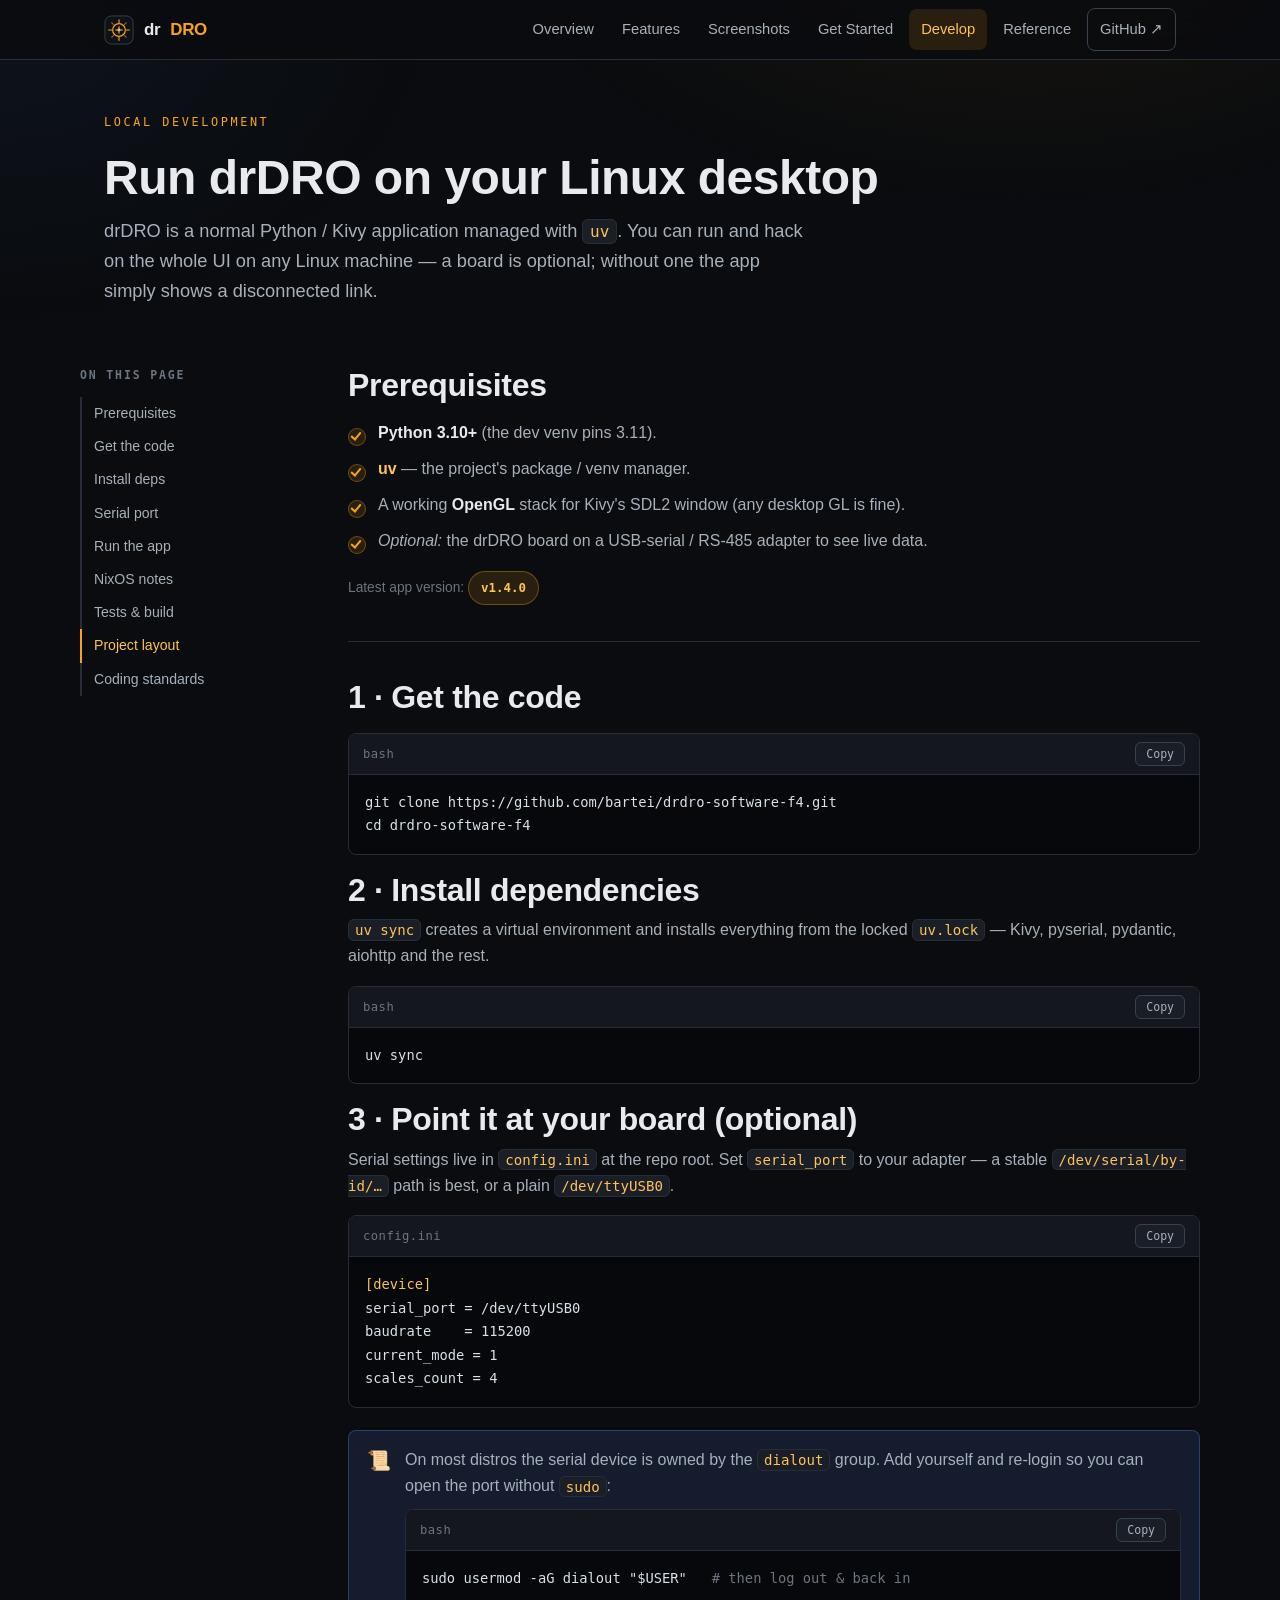
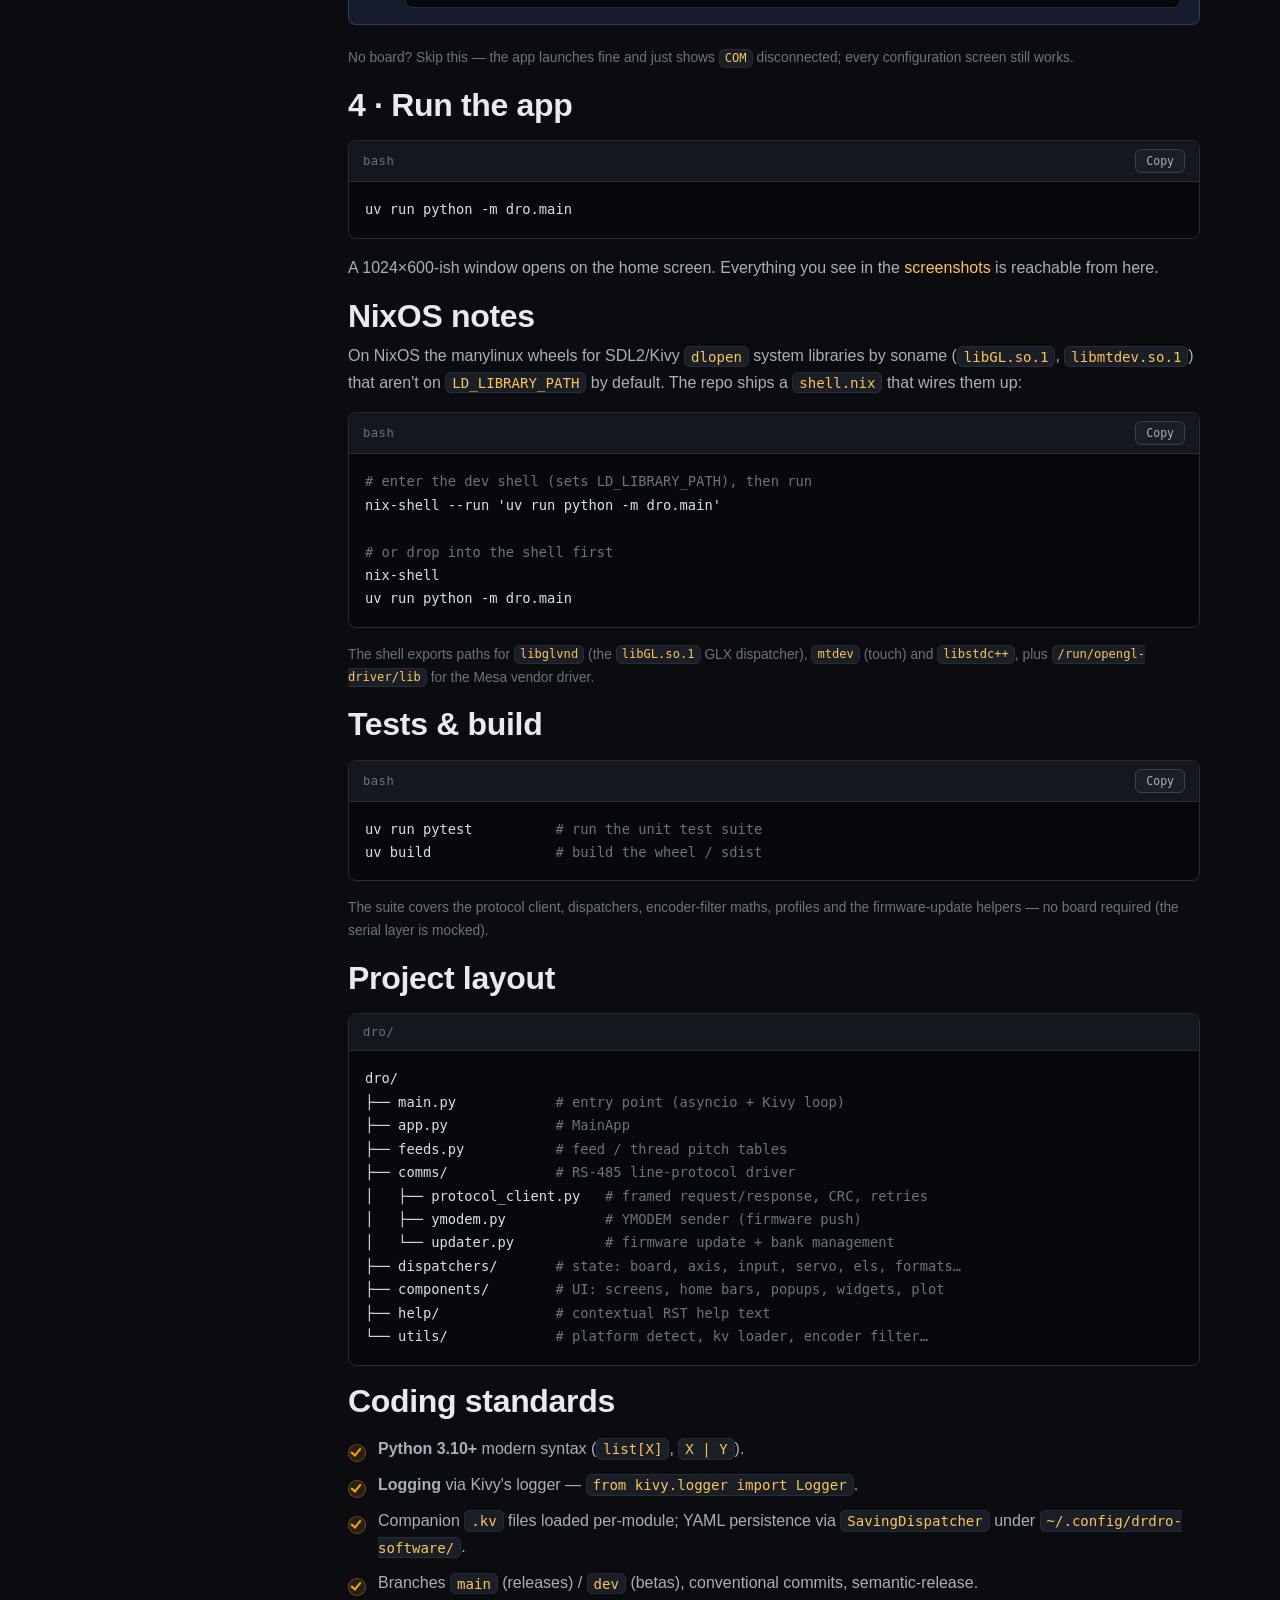
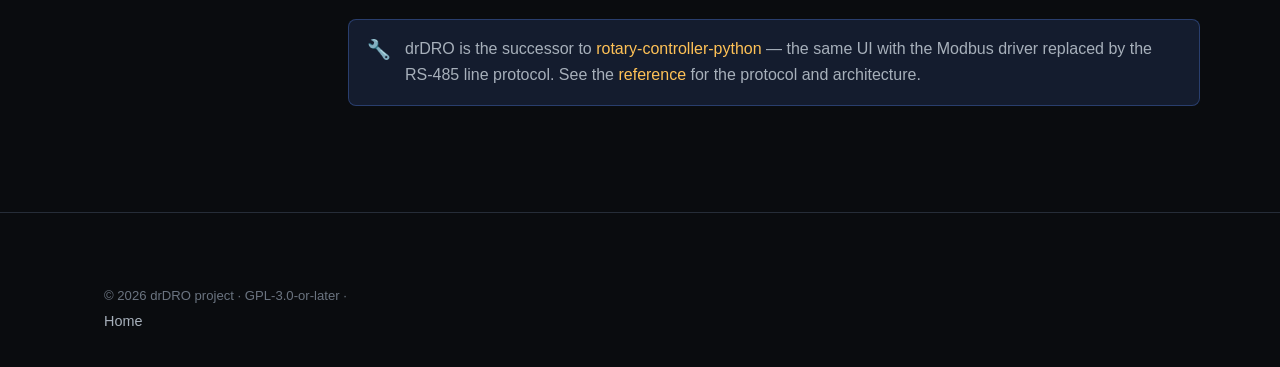
==== website/develop.html @ ceacb6ab "docs(website): add documentation site and wire static deploy Add a static documentation site under w" ====
<!doctype html>
<html lang="en">
<head>
  <meta charset="utf-8">
  <meta name="viewport" content="width=device-width, initial-scale=1">
  <title>Local development on Linux — drDRO</title>
  <meta name="description" content="Run and develop drDRO on a Linux desktop with uv: clone, sync, configure the serial port, and launch the Kivy app. Includes NixOS notes, tests and build.">
  <link rel="icon" type="image/svg+xml" href="assets/img/logo.svg">
  <link rel="stylesheet" href="assets/css/style.css">
</head>
<body>

<nav class="nav">
  <div class="nav-inner">
    <a class="brand" href="index.html"><img class="logo" src="assets/img/logo.svg" alt=""> dr<b>DRO</b></a>
    <button class="nav-toggle" aria-label="Menu">&#8801;</button>
    <div class="nav-links">
      <a href="index.html">Overview</a>
      <a href="features.html">Features</a>
      <a href="screenshots.html">Screenshots</a>
      <a href="flash.html">Get Started</a>
      <a href="develop.html" class="active">Develop</a>
      <a href="reference.html">Reference</a>
      <a class="nav-cta" href="https://github.com/bartei/drdro-software-f4" target="_blank" rel="noopener">GitHub &#8599;</a>
    </div>
  </div>
</nav>

<header class="section-tight" style="padding-top:48px">
  <div class="wrap">
    <span class="eyebrow">Local development</span>
    <h1 style="font-size:clamp(2rem,4.4vw,3rem);margin:.2rem 0 .6rem">Run drDRO on your Linux desktop</h1>
    <p class="lead">drDRO is a normal Python / Kivy application managed with <a href="https://docs.astral.sh/uv/" target="_blank" rel="noopener"><code>uv</code></a>.
      You can run and hack on the whole UI on any Linux machine — a board is optional; without one the app simply
      shows a disconnected link.</p>
  </div>
</header>

<div class="wrap section-tight" style="padding-top:0">
<div class="doc-layout">

  <aside class="toc">
    <h5>On this page</h5>
    <a href="#prereqs">Prerequisites</a>
    <a href="#clone">Get the code</a>
    <a href="#install">Install deps</a>
    <a href="#serial">Serial port</a>
    <a href="#run">Run the app</a>
    <a href="#nixos">NixOS notes</a>
    <a href="#test">Tests &amp; build</a>
    <a href="#layout">Project layout</a>
    <a href="#standards">Coding standards</a>
  </aside>

  <div>

    <section id="prereqs" class="anchor-h">
      <h2>Prerequisites</h2>
      <ul class="ticks">
        <li><strong>Python 3.10+</strong> (the dev venv pins 3.11).</li>
        <li><strong><a href="https://docs.astral.sh/uv/" target="_blank" rel="noopener">uv</a></strong> — the project's package / venv manager.</li>
        <li>A working <strong>OpenGL</strong> stack for Kivy's SDL2 window (any desktop GL is fine).</li>
        <li><em>Optional:</em> the drDRO board on a USB-serial / RS-485 adapter to see live data.</li>
      </ul>
      <p class="small muted">Latest app version: <span class="chip amber"><span class="gh-latest" data-repo="bartei/drdro-software-f4">v1.4.0</span></span></p>
    </section>

    <hr class="hr" style="margin:36px 0">

    <section id="clone" class="anchor-h">
      <h2>1 · Get the code</h2>
      <div class="code">
        <div class="code-head"><span>bash</span><button class="copy-btn">Copy</button></div>
<pre><code>git clone https://github.com/bartei/drdro-software-f4.git
cd drdro-software-f4</code></pre>
      </div>
    </section>

    <section id="install" class="anchor-h">
      <h2>2 · Install dependencies</h2>
      <p><code>uv sync</code> creates a virtual environment and installs everything from the locked
        <code>uv.lock</code> — Kivy, pyserial, pydantic, aiohttp and the rest.</p>
      <div class="code">
        <div class="code-head"><span>bash</span><button class="copy-btn">Copy</button></div>
<pre><code>uv sync</code></pre>
      </div>
    </section>

    <section id="serial" class="anchor-h">
      <h2>3 · Point it at your board (optional)</h2>
      <p>Serial settings live in <code>config.ini</code> at the repo root. Set <code>serial_port</code> to your
        adapter — a stable <code>/dev/serial/by-id/&hellip;</code> path is best, or a plain <code>/dev/ttyUSB0</code>.</p>
      <div class="code">
        <div class="code-head"><span>config.ini</span><button class="copy-btn">Copy</button></div>
<pre><code><span class="tok">[device]</span>
serial_port = /dev/ttyUSB0
baudrate    = 115200
current_mode = 1
scales_count = 4</code></pre>
      </div>
      <div class="callout info">
        <div class="ci">&#128220;</div>
        <div><p>On most distros the serial device is owned by the <code>dialout</code> group. Add yourself and re-login
          so you can open the port without <code>sudo</code>:</p>
          <div class="code" style="margin:.6rem 0 0">
            <div class="code-head"><span>bash</span><button class="copy-btn">Copy</button></div>
<pre><code>sudo usermod -aG dialout "$USER"   <span class="cmt"># then log out & back in</span></code></pre>
          </div>
        </div>
      </div>
      <p class="small muted">No board? Skip this — the app launches fine and just shows <code>COM</code> disconnected;
        every configuration screen still works.</p>
    </section>

    <section id="run" class="anchor-h">
      <h2>4 · Run the app</h2>
      <div class="code">
        <div class="code-head"><span>bash</span><button class="copy-btn">Copy</button></div>
<pre><code>uv run python -m dro.main</code></pre>
      </div>
      <p>A 1024&times;600-ish window opens on the home screen. Everything you see in the
        <a href="screenshots.html">screenshots</a> is reachable from here.</p>
    </section>

    <section id="nixos" class="anchor-h">
      <h2>NixOS notes</h2>
      <p>On NixOS the manylinux wheels for SDL2/Kivy <code>dlopen</code> system libraries by soname
        (<code>libGL.so.1</code>, <code>libmtdev.so.1</code>) that aren't on <code>LD_LIBRARY_PATH</code> by default.
        The repo ships a <code>shell.nix</code> that wires them up:</p>
      <div class="code">
        <div class="code-head"><span>bash</span><button class="copy-btn">Copy</button></div>
<pre><code><span class="cmt"># enter the dev shell (sets LD_LIBRARY_PATH), then run</span>
nix-shell --run 'uv run python -m dro.main'

<span class="cmt"># or drop into the shell first</span>
nix-shell
uv run python -m dro.main</code></pre>
      </div>
      <p class="small muted">The shell exports paths for <code>libglvnd</code> (the <code>libGL.so.1</code> GLX dispatcher),
        <code>mtdev</code> (touch) and <code>libstdc++</code>, plus <code>/run/opengl-driver/lib</code> for the Mesa vendor driver.</p>
    </section>

    <section id="test" class="anchor-h">
      <h2>Tests &amp; build</h2>
      <div class="code">
        <div class="code-head"><span>bash</span><button class="copy-btn">Copy</button></div>
<pre><code>uv run pytest          <span class="cmt"># run the unit test suite</span>
uv build               <span class="cmt"># build the wheel / sdist</span></code></pre>
      </div>
      <p class="small muted">The suite covers the protocol client, dispatchers, encoder-filter maths, profiles and the
        firmware-update helpers — no board required (the serial layer is mocked).</p>
    </section>

    <section id="layout" class="anchor-h">
      <h2>Project layout</h2>
      <div class="code">
        <div class="code-head"><span>dro/</span></div>
<pre><code>dro/
├── main.py            <span class="cmt"># entry point (asyncio + Kivy loop)</span>
├── app.py             <span class="cmt"># MainApp</span>
├── feeds.py           <span class="cmt"># feed / thread pitch tables</span>
├── comms/             <span class="cmt"># RS-485 line-protocol driver</span>
│   ├── protocol_client.py   <span class="cmt"># framed request/response, CRC, retries</span>
│   ├── ymodem.py            <span class="cmt"># YMODEM sender (firmware push)</span>
│   └── updater.py           <span class="cmt"># firmware update + bank management</span>
├── dispatchers/       <span class="cmt"># state: board, axis, input, servo, els, formats…</span>
├── components/        <span class="cmt"># UI: screens, home bars, popups, widgets, plot</span>
├── help/              <span class="cmt"># contextual RST help text</span>
└── utils/             <span class="cmt"># platform detect, kv loader, encoder filter…</span></code></pre>
      </div>
    </section>

    <section id="standards" class="anchor-h">
      <h2>Coding standards</h2>
      <ul class="ticks">
        <li><b>Python 3.10+</b> modern syntax (<code>list[X]</code>, <code>X | Y</code>).</li>
        <li><b>Logging</b> via Kivy's logger — <code>from kivy.logger import Logger</code>.</li>
        <li>Companion <code>.kv</code> files loaded per-module; YAML persistence via <code>SavingDispatcher</code> under <code>~/.config/drdro-software/</code>.</li>
        <li>Branches <code>main</code> (releases) / <code>dev</code> (betas), conventional commits, semantic-release.</li>
      </ul>
      <div class="callout info"><div class="ci">&#128295;</div><div>
        <p>drDRO is the successor to <a href="https://github.com/bartei/rotary-controller-python" target="_blank" rel="noopener">rotary-controller-python</a> — the same UI with the Modbus driver replaced by the RS-485 line protocol. See the <a href="reference.html">reference</a> for the protocol and architecture.</p>
      </div></div>
    </section>

  </div>
</div>
</div>

<footer class="footer">
  <div class="wrap fnote">&copy; <span data-year>2026</span> drDRO project · GPL-3.0-or-later · <a href="index.html">Home</a></div>
</footer>

<script src="assets/js/main.js"></script>
<script src="assets/js/flash.js"></script>
</body>
</html>
---- website/assets/css/style.css ----
/* ============================================================================
   drDRO documentation site — design system
   Dark, DRO-inspired theme: near-black surfaces, signature amber accents,
   seven-segment display motif. Dependency-free (no external fonts/CDNs).
   ========================================================================== */

:root {
  --bg:        #0a0c0f;
  --bg-2:      #0e1116;
  --surface:   #14181e;
  --surface-2: #1a1f27;
  --surface-3: #212833;
  --border:    #262d38;
  --border-2:  #38424f;

  --text:      #e8eaed;
  --text-dim:  #a7b0bb;
  --text-faint:#6b7480;

  --amber:     #f7a41b;
  --amber-2:   #ffc257;
  --amber-soft:rgba(247, 164, 27, 0.13);
  --amber-line:rgba(247, 164, 27, 0.35);

  --blue:      #5b8cff;
  --blue-soft: rgba(91, 140, 255, 0.13);
  --green:     #37c871;
  --green-soft:rgba(55, 200, 113, 0.12);
  --red:       #ff6060;
  --red-soft:  rgba(255, 96, 96, 0.12);

  --mono: ui-monospace, "SF Mono", "JetBrains Mono", "DejaVu Sans Mono", Menlo, Consolas, monospace;
  --sans: -apple-system, BlinkMacSystemFont, "Segoe UI", Roboto, Ubuntu, Cantarell, "Helvetica Neue", Arial, sans-serif;

  --radius: 12px;
  --radius-sm: 8px;
  --maxw: 1120px;
  --nav-h: 60px;

  --shadow: 0 10px 40px rgba(0,0,0,0.45);
  --shadow-sm: 0 4px 18px rgba(0,0,0,0.35);
}

* { box-sizing: border-box; }

html { scroll-behavior: smooth; scroll-padding-top: calc(var(--nav-h) + 20px); }

body {
  margin: 0;
  font-family: var(--sans);
  color: var(--text);
  background: var(--bg);
  line-height: 1.65;
  -webkit-font-smoothing: antialiased;
  text-rendering: optimizeLegibility;
  overflow-x: hidden;
}

/* Ambient background glow */
body::before {
  content: "";
  position: fixed;
  inset: 0;
  z-index: -1;
  background:
    radial-gradient(900px 500px at 80% -10%, rgba(247,164,27,0.07), transparent 60%),
    radial-gradient(800px 600px at 0% 0%, rgba(91,140,255,0.06), transparent 55%);
  pointer-events: none;
}

a { color: var(--amber-2); text-decoration: none; }
a:hover { text-decoration: underline; }

img { max-width: 100%; display: block; }

h1, h2, h3, h4 { line-height: 1.2; font-weight: 700; letter-spacing: -0.01em; }
h2 { font-size: clamp(1.5rem, 3vw, 2rem); margin: 0 0 .5rem; }
h3 { font-size: 1.25rem; margin: 2rem 0 .6rem; }
h4 { font-size: 1.02rem; margin: 1.4rem 0 .4rem; }
p  { margin: 0 0 1rem; color: var(--text-dim); }
strong { color: var(--text); }

code {
  font-family: var(--mono);
  font-size: 0.88em;
  background: var(--surface-2);
  border: 1px solid var(--border);
  padding: 0.12em 0.42em;
  border-radius: 6px;
  color: var(--amber-2);
}

/* Layout helpers ----------------------------------------------------------- */
.wrap { max-width: var(--maxw); margin: 0 auto; padding: 0 24px; }
.section { padding: 72px 0; }
.section-tight { padding: 44px 0; }
.center { text-align: center; }
.lead { font-size: 1.14rem; color: var(--text-dim); max-width: 44rem; }
.muted { color: var(--text-faint); }
.hr { height: 1px; background: var(--border); border: 0; margin: 0; }

.eyebrow {
  display: inline-block;
  font-family: var(--mono);
  font-size: 0.74rem;
  letter-spacing: 0.22em;
  text-transform: uppercase;
  color: var(--amber);
  margin-bottom: 0.8rem;
}

/* Navbar ------------------------------------------------------------------- */
.nav {
  position: sticky; top: 0; z-index: 100;
  height: var(--nav-h);
  backdrop-filter: blur(12px);
  background: rgba(10,12,15,0.82);
  border-bottom: 1px solid var(--border);
}
.nav-inner {
  max-width: var(--maxw); margin: 0 auto; padding: 0 24px; height: 100%;
  display: flex; align-items: center; gap: 20px;
}
.brand { display: flex; align-items: center; gap: 10px; font-weight: 800; letter-spacing: -0.02em; font-size: 1.06rem; color: var(--text); }
.brand:hover { text-decoration: none; }
.brand .logo { width: 30px; height: 30px; flex: none; }
.brand b { color: var(--amber); }
.nav-links { display: flex; align-items: center; gap: 4px; margin-left: auto; }
.nav-links a {
  color: var(--text-dim); font-size: 0.92rem; font-weight: 500;
  padding: 8px 12px; border-radius: 8px;
}
.nav-links a:hover { color: var(--text); background: var(--surface-2); text-decoration: none; }
.nav-links a.active { color: var(--amber-2); background: var(--amber-soft); }
.nav-cta {
  border: 1px solid var(--border-2) !important;
  display: inline-flex; align-items: center; gap: 7px;
}
.nav-toggle { display: none; margin-left: auto; background: none; border: 1px solid var(--border-2); color: var(--text); width: 40px; height: 38px; border-radius: 8px; cursor: pointer; font-size: 1.2rem; }

@media (max-width: 860px) {
  .nav-toggle { display: block; }
  .nav-links {
    position: fixed; inset: var(--nav-h) 0 auto 0;
    flex-direction: column; align-items: stretch; gap: 2px;
    background: var(--bg-2); border-bottom: 1px solid var(--border);
    padding: 12px 16px; margin: 0;
    transform: translateY(-140%); transition: transform .25s ease;
    box-shadow: var(--shadow);
  }
  .nav-links.open { transform: translateY(0); }
  .nav-links a { padding: 12px 14px; font-size: 1rem; }
}

/* Buttons ------------------------------------------------------------------ */
.btn {
  display: inline-flex; align-items: center; justify-content: center; gap: 9px;
  font-family: var(--sans); font-size: 0.95rem; font-weight: 600;
  padding: 12px 20px; border-radius: 10px; cursor: pointer;
  border: 1px solid transparent; transition: transform .12s ease, background .15s ease, border-color .15s;
  text-decoration: none !important; white-space: nowrap;
}
.btn:active { transform: translateY(1px); }
.btn-primary { background: var(--amber); color: #1a1206; box-shadow: 0 6px 22px rgba(247,164,27,0.28); }
.btn-primary:hover { background: var(--amber-2); }
.btn-ghost { background: var(--surface-2); color: var(--text); border-color: var(--border-2); }
.btn-ghost:hover { background: var(--surface-3); border-color: var(--text-faint); }
.btn-lg { padding: 15px 26px; font-size: 1.02rem; }
.btn-block { width: 100%; }
.btn:disabled { opacity: 0.5; cursor: not-allowed; }
.btn-row { display: flex; flex-wrap: wrap; gap: 14px; }

/* Seven-segment DRO display motif ------------------------------------------ */
.dro {
  font-family: var(--mono);
  color: var(--amber);
  font-weight: 700;
  letter-spacing: 0.06em;
  text-shadow: 0 0 22px rgba(247,164,27,0.35);
}

/* Hero --------------------------------------------------------------------- */
.hero { padding: 88px 0 40px; position: relative; }
.hero-grid { display: grid; grid-template-columns: 1.05fr 0.95fr; gap: 48px; align-items: center; }
.hero h1 { font-size: clamp(2.2rem, 5.2vw, 3.5rem); margin: 0 0 1rem; }
.hero h1 .amber { color: var(--amber); }
.hero .lead { font-size: 1.2rem; margin-bottom: 1.8rem; }
.hero-shot {
  border-radius: 14px; border: 1px solid var(--border-2);
  box-shadow: var(--shadow); overflow: hidden;
  background: #000;
}
.hero-shot img { display: block; width: 100%; }
.hero-badges { display: flex; flex-wrap: wrap; gap: 10px; margin-top: 1.6rem; }
@media (max-width: 900px) {
  .hero-grid { grid-template-columns: 1fr; gap: 32px; }
  .hero { padding-top: 56px; }
}

/* Badges / chips ----------------------------------------------------------- */
.chip {
  display: inline-flex; align-items: center; gap: 7px;
  font-family: var(--mono); font-size: 0.78rem; font-weight: 600;
  padding: 6px 12px; border-radius: 999px;
  background: var(--surface-2); border: 1px solid var(--border); color: var(--text-dim);
}
.chip.amber { color: var(--amber-2); background: var(--amber-soft); border-color: var(--amber-line); }
.chip.green { color: var(--green); background: var(--green-soft); border-color: rgba(55,200,113,.3); }
.chip.blue  { color: var(--blue);  background: var(--blue-soft);  border-color: rgba(91,140,255,.3); }
.chip .dot { width: 7px; height: 7px; border-radius: 50%; background: currentColor; }

/* Cards / grids ------------------------------------------------------------ */
.grid { display: grid; gap: 20px; }
.grid-2 { grid-template-columns: repeat(2, 1fr); }
.grid-3 { grid-template-columns: repeat(3, 1fr); }
.grid-4 { grid-template-columns: repeat(4, 1fr); }
@media (max-width: 880px) { .grid-3, .grid-4 { grid-template-columns: repeat(2, 1fr); } }
@media (max-width: 560px) { .grid-2, .grid-3, .grid-4 { grid-template-columns: 1fr; } }

.card {
  background: linear-gradient(180deg, var(--surface), var(--bg-2));
  border: 1px solid var(--border);
  border-radius: var(--radius);
  padding: 24px;
  transition: border-color .2s ease, transform .2s ease;
}
.card:hover { border-color: var(--border-2); }
.card h3, .card h4 { margin-top: 0; }
.card .ico {
  width: 42px; height: 42px; border-radius: 10px;
  display: grid; place-items: center; margin-bottom: 14px;
  background: var(--amber-soft); color: var(--amber);
  border: 1px solid var(--amber-line);
}
.card .ico svg { width: 22px; height: 22px; }
.card p:last-child { margin-bottom: 0; }

/* Feature block (screenshot + text) ---------------------------------------- */
.feature {
  display: grid; grid-template-columns: 1fr 1fr; gap: 40px; align-items: center;
  padding: 40px 0;
}
.feature:nth-child(even) .feature-media { order: 2; }
.feature-media {
  border-radius: 12px; border: 1px solid var(--border-2);
  overflow: hidden; background: #000; box-shadow: var(--shadow-sm);
}
.feature-media img { width: 100%; cursor: zoom-in; }
.feature h3 { margin-top: 0; font-size: 1.5rem; }
.feature ul { margin: 1rem 0 0; padding-left: 1.1rem; color: var(--text-dim); }
.feature ul li { margin-bottom: .4rem; }
@media (max-width: 820px) {
  .feature { grid-template-columns: 1fr; gap: 20px; }
  .feature:nth-child(even) .feature-media { order: 0; }
}

/* Tables ------------------------------------------------------------------- */
.table-wrap { overflow-x: auto; border: 1px solid var(--border); border-radius: var(--radius); }
table { border-collapse: collapse; width: 100%; font-size: 0.92rem; min-width: 520px; }
th, td { text-align: left; padding: 12px 16px; border-bottom: 1px solid var(--border); }
th { background: var(--surface-2); color: var(--text); font-weight: 600; font-size: 0.82rem; letter-spacing: 0.03em; text-transform: uppercase; }
td { color: var(--text-dim); }
tr:last-child td { border-bottom: 0; }
td code { white-space: nowrap; }
.tick { color: var(--green); font-weight: 700; }
.cross { color: var(--red); font-weight: 700; }
.warnmark { color: var(--amber); font-weight: 700; }

/* Code blocks -------------------------------------------------------------- */
.code {
  position: relative;
  background: #06080b;
  border: 1px solid var(--border);
  border-radius: var(--radius-sm);
  margin: 1rem 0;
  overflow: hidden;
}
.code-head {
  display: flex; align-items: center; justify-content: space-between;
  padding: 8px 14px; border-bottom: 1px solid var(--border);
  background: var(--surface); color: var(--text-faint);
  font-family: var(--mono); font-size: 0.76rem; letter-spacing: 0.04em;
}
.code pre { margin: 0; padding: 16px; overflow-x: auto; }
.code pre code {
  background: none; border: 0; padding: 0; color: #d7e0ea; font-size: 0.86rem; line-height: 1.6;
}
.code .cmt { color: #6b7480; }
.code .tok { color: var(--amber-2); }
.copy-btn {
  background: var(--surface-2); border: 1px solid var(--border-2); color: var(--text-dim);
  font-size: 0.72rem; font-family: var(--mono); padding: 4px 10px; border-radius: 6px; cursor: pointer;
}
.copy-btn:hover { color: var(--text); border-color: var(--text-faint); }
.copy-btn.copied { color: var(--green); border-color: var(--green); }

/* Callouts ----------------------------------------------------------------- */
.callout {
  display: flex; gap: 14px; padding: 16px 18px; border-radius: var(--radius-sm);
  border: 1px solid var(--border); background: var(--surface); margin: 1.4rem 0;
}
.callout .ci { flex: none; font-size: 1.2rem; line-height: 1.5; }
.callout p { margin: 0; color: var(--text-dim); }
.callout p + p { margin-top: .5rem; }
.callout.info  { border-color: rgba(91,140,255,.3);  background: var(--blue-soft); }
.callout.warn  { border-color: var(--amber-line);    background: var(--amber-soft); }
.callout.good  { border-color: rgba(55,200,113,.3);  background: var(--green-soft); }
.callout.danger{ border-color: rgba(255,96,96,.3);   background: var(--red-soft); }
.callout b { color: var(--text); }

/* Steps -------------------------------------------------------------------- */
.steps { counter-reset: step; margin: 1.4rem 0; padding: 0; list-style: none; }
.steps > li {
  position: relative; padding: 0 0 26px 52px; margin: 0;
}
.steps > li::before {
  counter-increment: step; content: counter(step);
  position: absolute; left: 0; top: 0;
  width: 34px; height: 34px; border-radius: 50%;
  display: grid; place-items: center;
  background: var(--amber-soft); color: var(--amber); border: 1px solid var(--amber-line);
  font-family: var(--mono); font-weight: 700; font-size: 0.95rem;
}
.steps > li::after {
  content: ""; position: absolute; left: 16px; top: 38px; bottom: 4px; width: 1px;
  background: var(--border);
}
.steps > li:last-child { padding-bottom: 0; }
.steps > li:last-child::after { display: none; }
.steps h4 { margin: 4px 0 6px; }
.steps p { margin: 0 0 .5rem; }

/* Tabs --------------------------------------------------------------------- */
.tabs { display: flex; gap: 6px; border-bottom: 1px solid var(--border); margin: 1.2rem 0 0; flex-wrap: wrap; }
.tab-btn {
  background: none; border: 0; border-bottom: 2px solid transparent;
  color: var(--text-dim); font-family: var(--sans); font-size: 0.92rem; font-weight: 600;
  padding: 10px 14px; cursor: pointer;
}
.tab-btn:hover { color: var(--text); }
.tab-btn.active { color: var(--amber-2); border-bottom-color: var(--amber); }
.tab-panel { display: none; padding-top: 6px; }
.tab-panel.active { display: block; }

/* Screenshot gallery ------------------------------------------------------- */
.gallery { display: grid; grid-template-columns: repeat(3, 1fr); gap: 18px; }
@media (max-width: 860px) { .gallery { grid-template-columns: repeat(2, 1fr); } }
@media (max-width: 540px) { .gallery { grid-template-columns: 1fr; } }
.shot {
  background: var(--surface); border: 1px solid var(--border); border-radius: var(--radius);
  overflow: hidden; transition: border-color .2s, transform .2s;
}
.shot:hover { border-color: var(--amber-line); transform: translateY(-3px); }
.shot .thumb { background: #000; aspect-ratio: 1024 / 600; overflow: hidden; }
.shot .thumb img { width: 100%; height: 100%; object-fit: cover; cursor: zoom-in; }
.shot .cap { padding: 12px 15px; }
.shot .cap h4 { margin: 0 0 3px; font-size: 0.98rem; }
.shot .cap p { margin: 0; font-size: 0.83rem; color: var(--text-faint); }

/* Lightbox ----------------------------------------------------------------- */
.lightbox {
  position: fixed; inset: 0; z-index: 200; display: none;
  background: rgba(3,4,6,0.9); backdrop-filter: blur(6px);
  align-items: center; justify-content: center; padding: 30px; cursor: zoom-out;
}
.lightbox.open { display: flex; }
.lightbox img { max-width: 96vw; max-height: 88vh; border-radius: 10px; border: 1px solid var(--border-2); box-shadow: var(--shadow); }
.lightbox .lb-cap { position: absolute; bottom: 22px; left: 0; right: 0; text-align: center; color: var(--text-dim); font-size: 0.9rem; }
.lightbox .lb-close { position: absolute; top: 18px; right: 24px; color: var(--text); font-size: 2rem; background: none; border: 0; cursor: pointer; line-height: 1; }

/* Release/download panel --------------------------------------------------- */
.release {
  background: linear-gradient(180deg, var(--surface-2), var(--bg-2));
  border: 1px solid var(--border-2); border-radius: var(--radius);
  padding: 26px; box-shadow: var(--shadow-sm);
}
.release .rel-top { display: flex; align-items: center; justify-content: space-between; gap: 16px; flex-wrap: wrap; }
.release .ver { font-family: var(--mono); font-size: 1.7rem; color: var(--amber); font-weight: 700; }
.release .meta { display: flex; flex-wrap: wrap; gap: 10px 22px; margin: 16px 0 20px; color: var(--text-dim); font-size: 0.9rem; }
.release .meta b { color: var(--text); font-family: var(--mono); }
.rel-hash { font-family: var(--mono); font-size: 0.76rem; color: var(--text-faint); word-break: break-all; margin-top: 14px; }
.spinner { width: 16px; height: 16px; border: 2px solid var(--border-2); border-top-color: var(--amber); border-radius: 50%; animation: spin .7s linear infinite; display: inline-block; vertical-align: middle; }
@keyframes spin { to { transform: rotate(360deg); } }

/* Anchored section headings ------------------------------------------------ */
.anchor-h { scroll-margin-top: calc(var(--nav-h) + 24px); }

/* Table of contents (sidebar on doc pages) --------------------------------- */
.doc-layout { display: grid; grid-template-columns: 220px 1fr; gap: 48px; align-items: start; }
.toc { position: sticky; top: calc(var(--nav-h) + 24px); }
.toc h5 { font-family: var(--mono); font-size: 0.72rem; letter-spacing: 0.16em; text-transform: uppercase; color: var(--text-faint); margin: 0 0 12px; }
.toc a { display: block; color: var(--text-dim); font-size: 0.88rem; padding: 5px 0 5px 12px; border-left: 2px solid var(--border); }
.toc a:hover { color: var(--text); text-decoration: none; border-left-color: var(--text-faint); }
.toc a.active { color: var(--amber-2); border-left-color: var(--amber); }
@media (max-width: 900px) { .doc-layout { grid-template-columns: 1fr; } .toc { display: none; } }

/* Stat row ----------------------------------------------------------------- */
.stats-row { display: grid; grid-template-columns: repeat(4, 1fr); gap: 16px; }
@media (max-width: 720px) { .stats-row { grid-template-columns: repeat(2, 1fr); } }
.stat { text-align: center; padding: 22px 14px; background: var(--surface); border: 1px solid var(--border); border-radius: var(--radius); }
.stat .n { font-family: var(--mono); font-size: 1.9rem; font-weight: 700; color: var(--amber); }
.stat .l { font-size: 0.82rem; color: var(--text-faint); margin-top: 4px; text-transform: uppercase; letter-spacing: 0.05em; }

/* Footer ------------------------------------------------------------------- */
.footer { border-top: 1px solid var(--border); padding: 44px 0 60px; margin-top: 40px; color: var(--text-faint); }
.footer-grid { display: flex; flex-wrap: wrap; gap: 40px; justify-content: space-between; }
.footer h5 { color: var(--text); font-size: 0.9rem; margin: 0 0 12px; }
.footer a { color: var(--text-dim); font-size: 0.9rem; display: block; padding: 3px 0; }
.footer a:hover { color: var(--amber-2); }
.footer .fnote { font-size: 0.82rem; margin-top: 28px; }

/* CTA banner --------------------------------------------------------------- */
.cta {
  text-align: center;
  background:
    radial-gradient(600px 300px at 50% 0%, rgba(247,164,27,0.1), transparent 70%),
    var(--surface);
  border: 1px solid var(--border-2);
  border-radius: 18px; padding: 54px 28px;
}
.cta h2 { margin-bottom: .6rem; }

/* Pill list (feature ticks) ------------------------------------------------ */
.ticks { list-style: none; padding: 0; margin: 1rem 0; }
.ticks li { position: relative; padding-left: 30px; margin-bottom: .6rem; color: var(--text-dim); }
.ticks li::before { content: ""; position: absolute; left: 0; top: 8px; width: 16px; height: 16px; border-radius: 50%; background: var(--amber-soft); border: 1px solid var(--amber-line); }
.ticks li::after { content: ""; position: absolute; left: 5px; top: 10px; width: 4px; height: 8px; border-right: 2px solid var(--amber); border-bottom: 2px solid var(--amber); transform: rotate(40deg); }

.small { font-size: 0.86rem; }
.mt0 { margin-top: 0; } .mb0 { margin-bottom: 0; }
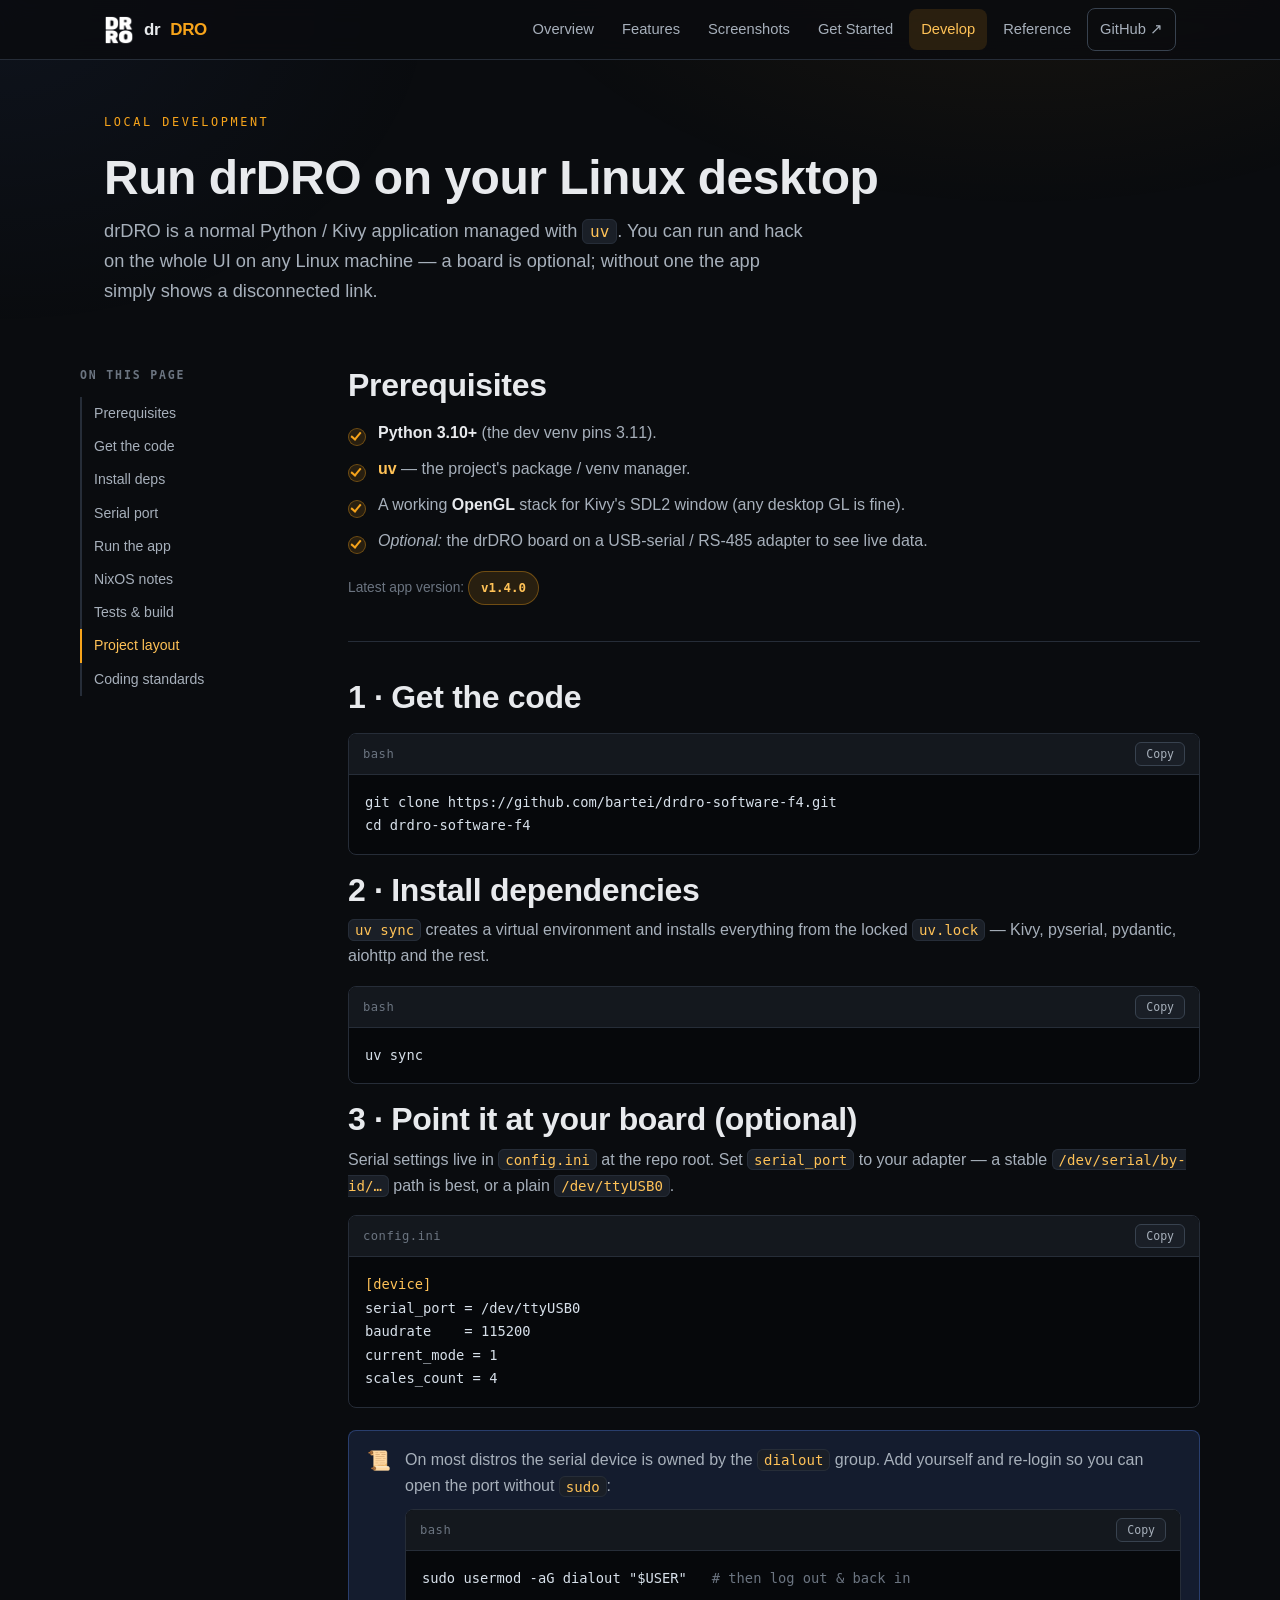
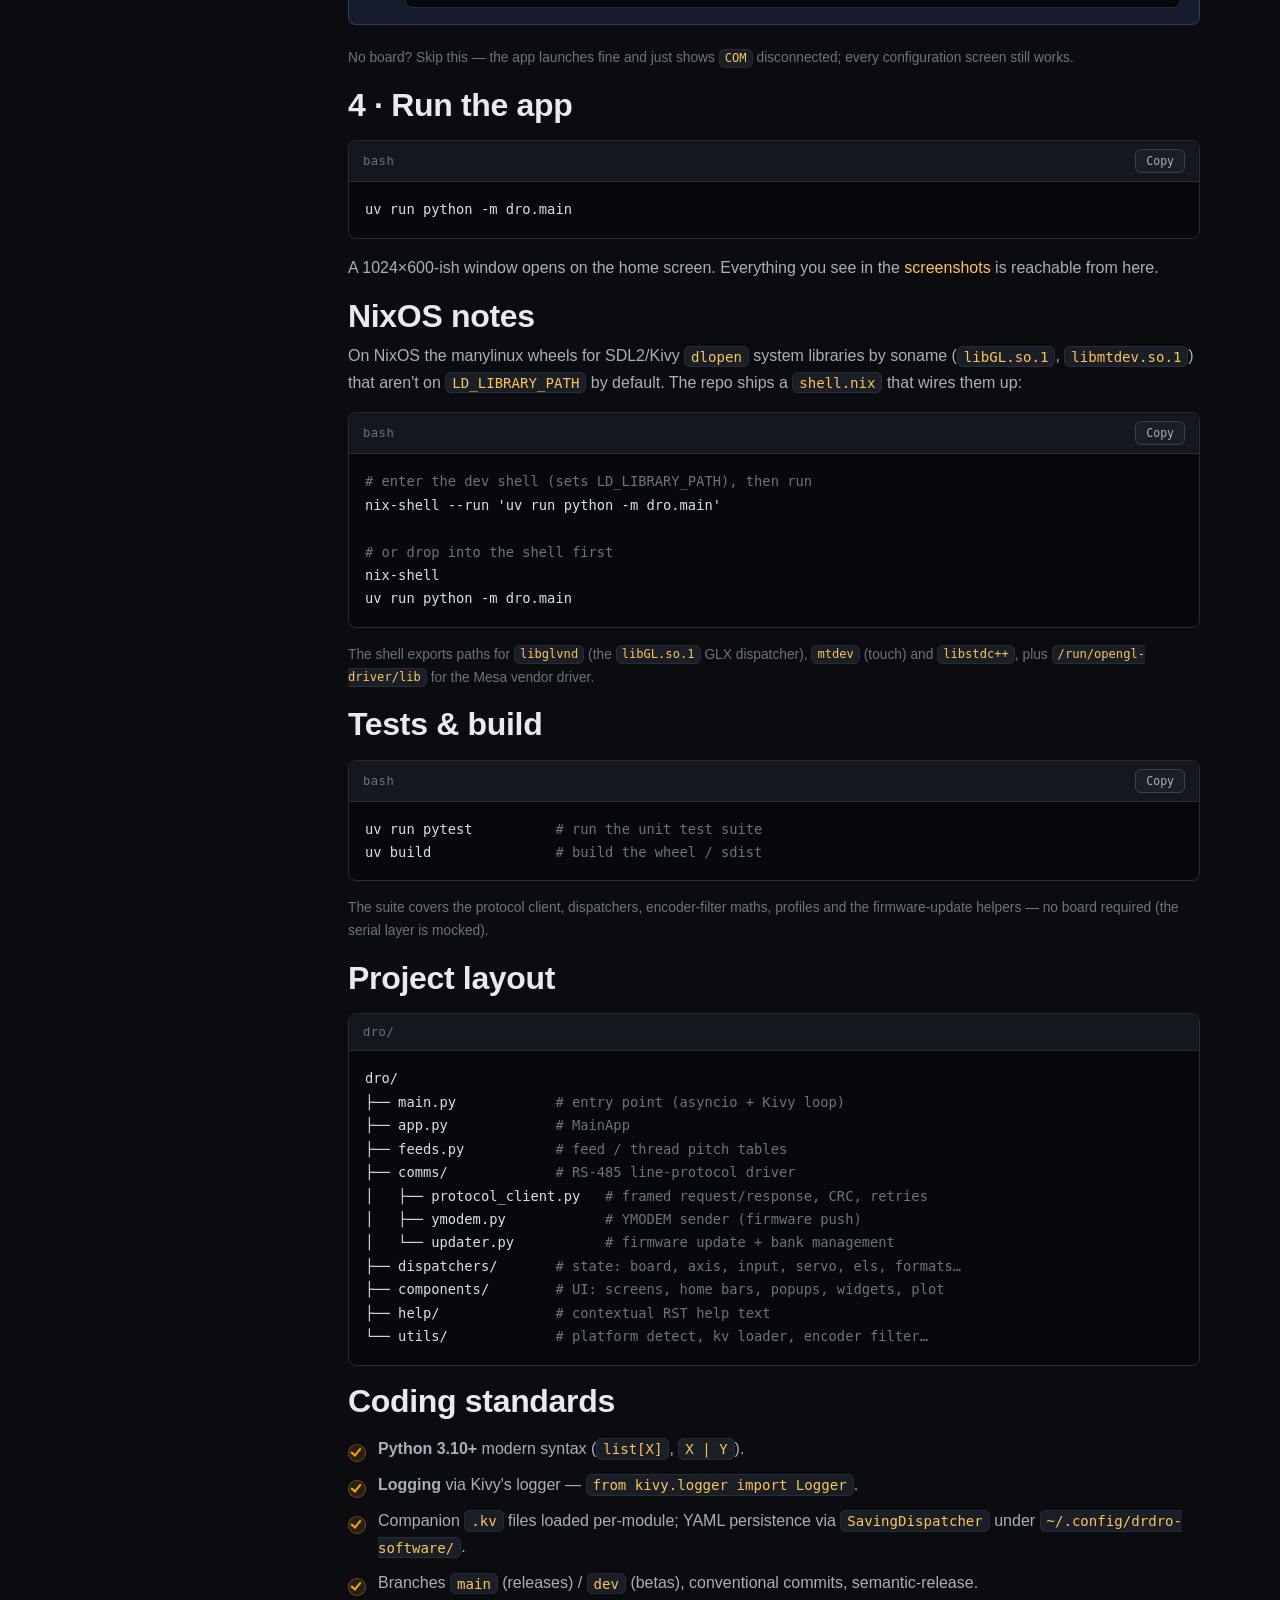
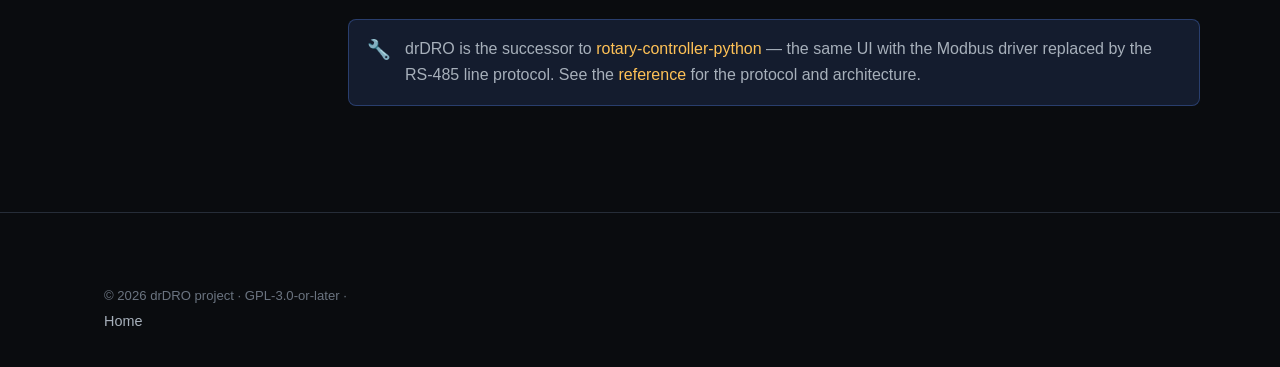
==== commit 807bba5a: "docs(website): use the drDRO logo for site brand and favicon Replace the placeholder mark with the o" ====
--- a/website/develop.html
+++ b/website/develop.html
@@ -5,14 +5,14 @@
   <meta name="viewport" content="width=device-width, initial-scale=1">
   <title>Local development on Linux — drDRO</title>
   <meta name="description" content="Run and develop drDRO on a Linux desktop with uv: clone, sync, configure the serial port, and launch the Kivy app. Includes NixOS notes, tests and build.">
-  <link rel="icon" type="image/svg+xml" href="assets/img/logo.svg">
+  <link rel="icon" type="image/png" href="assets/img/favicon.png">
   <link rel="stylesheet" href="assets/css/style.css">
 </head>
 <body>
 
 <nav class="nav">
   <div class="nav-inner">
-    <a class="brand" href="index.html"><img class="logo" src="assets/img/logo.svg" alt=""> dr<b>DRO</b></a>
+    <a class="brand" href="index.html"><img class="logo" src="assets/img/logo.png" alt=""> dr<b>DRO</b></a>
     <button class="nav-toggle" aria-label="Menu">&#8801;</button>
     <div class="nav-links">
       <a href="index.html">Overview</a>
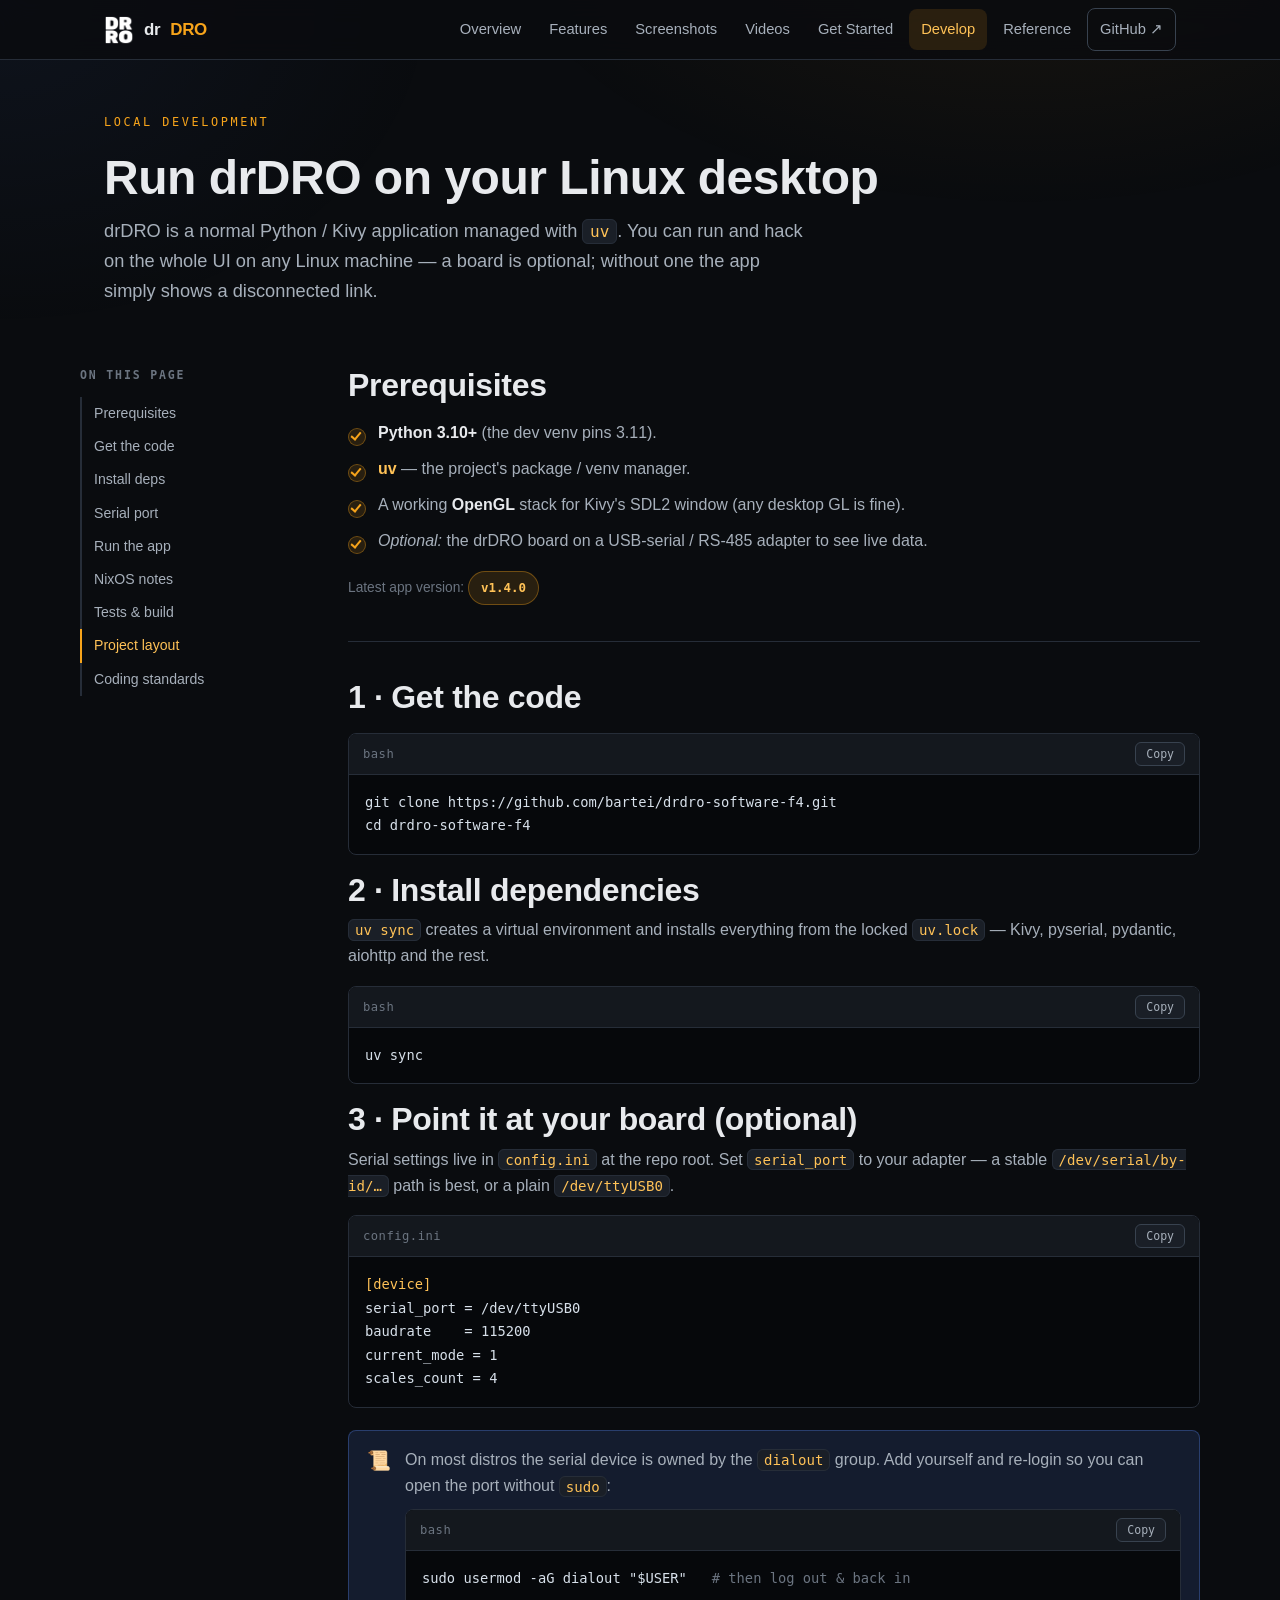
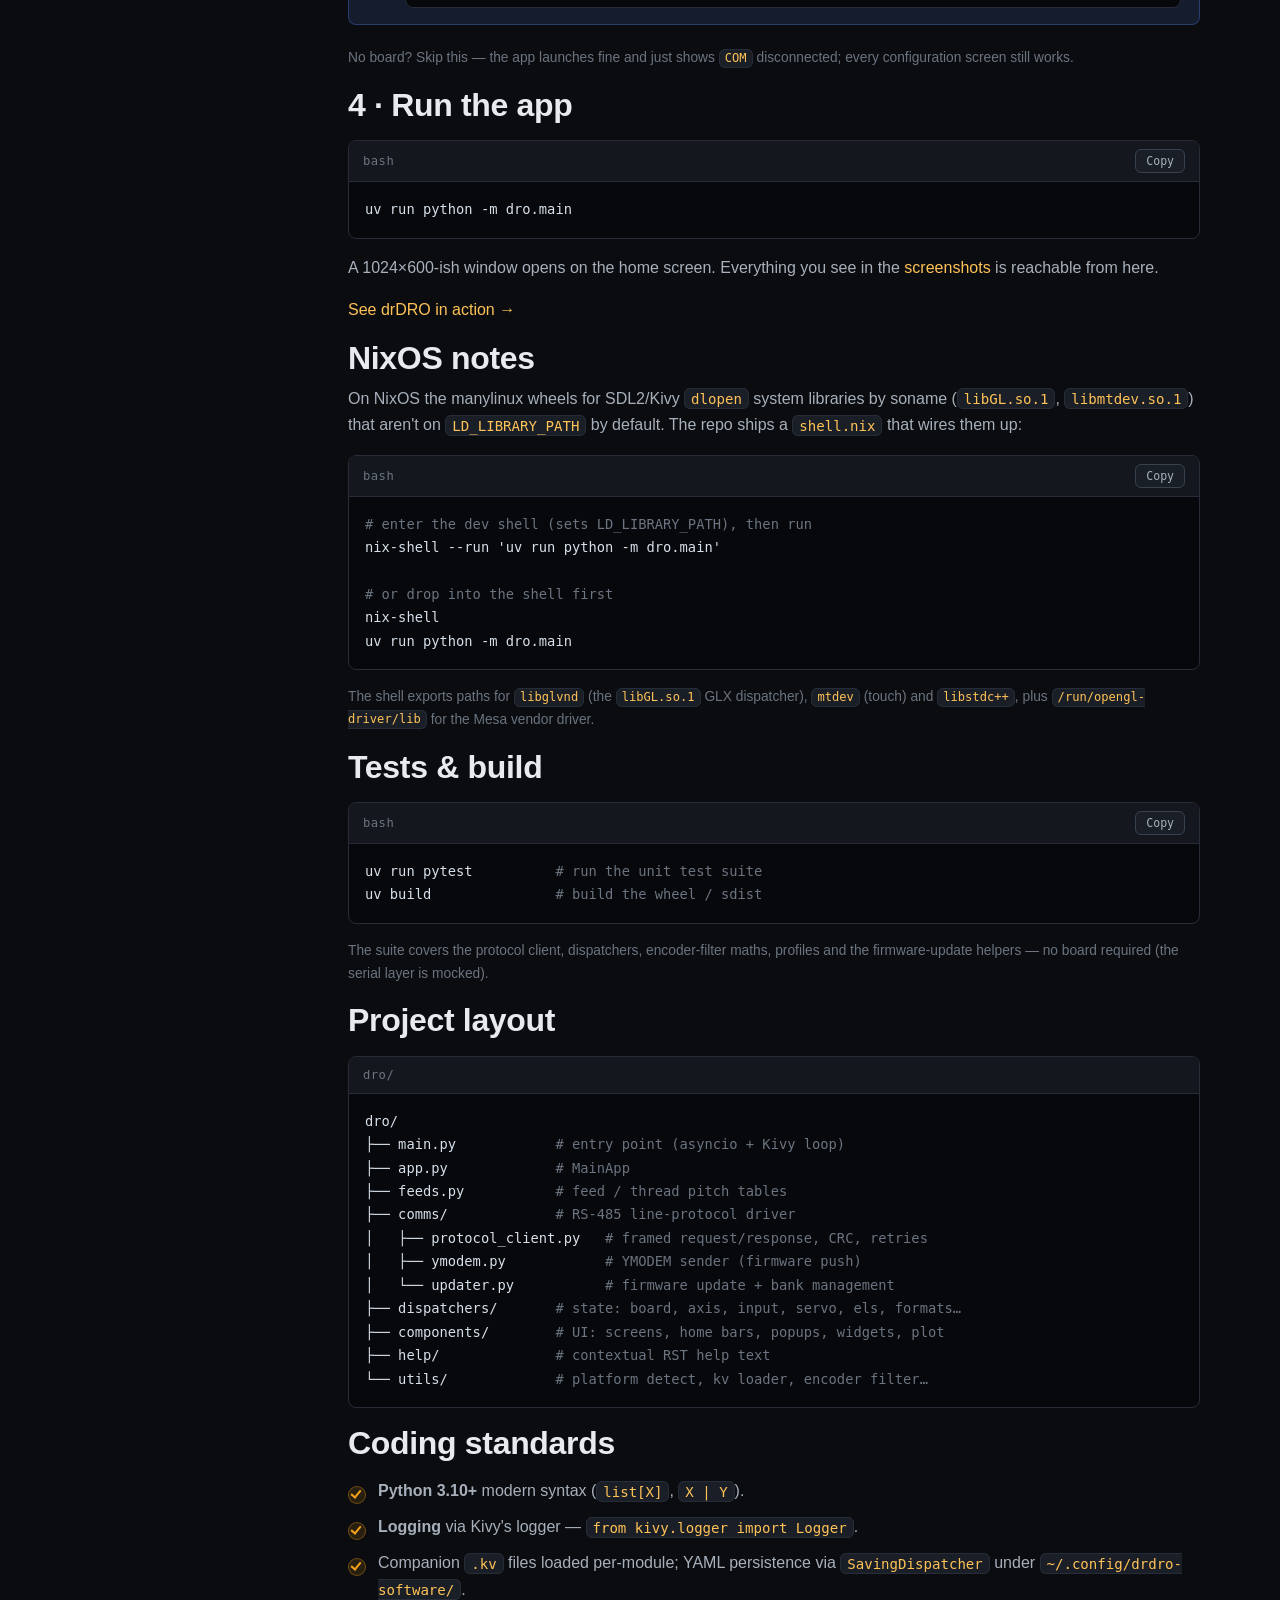
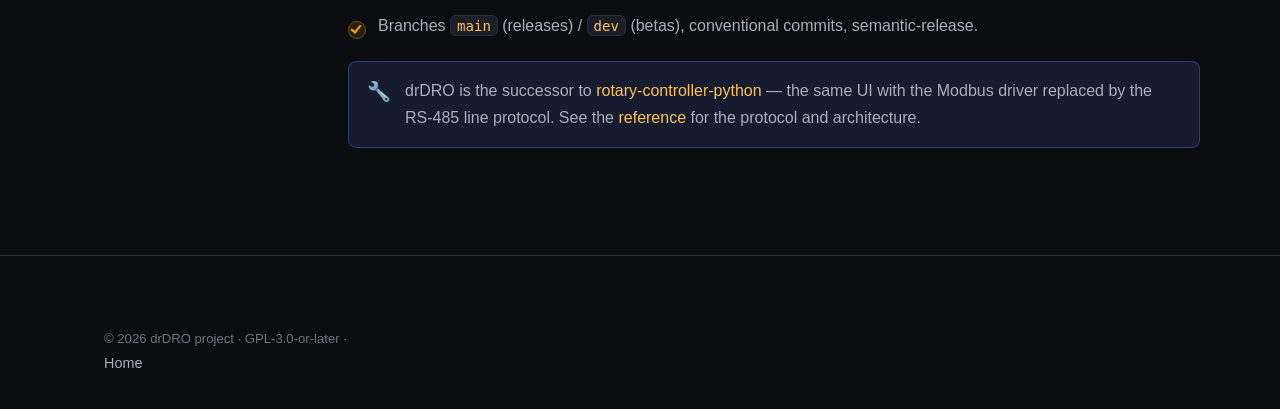
==== commit 2521e64c: "docs(website): add Videos page with creator + community demos New videos.html embeds 14 YouTube vide" ====
--- a/website/develop.html
+++ b/website/develop.html
@@ -18,6 +18,7 @@
       <a href="index.html">Overview</a>
       <a href="features.html">Features</a>
       <a href="screenshots.html">Screenshots</a>
+      <a href="videos.html">Videos</a>
       <a href="flash.html">Get Started</a>
       <a href="develop.html" class="active">Develop</a>
       <a href="reference.html">Reference</a>
@@ -120,6 +121,7 @@
       </div>
       <p>A 1024&times;600-ish window opens on the home screen. Everything you see in the
         <a href="screenshots.html">screenshots</a> is reachable from here.</p>
+      <p><a href="videos.html">See drDRO in action &#8594;</a></p>
     </section>
 
     <section id="nixos" class="anchor-h">
--- a/website/assets/css/style.css
+++ b/website/assets/css/style.css
@@ -428,3 +428,46 @@
 
 .small { font-size: 0.86rem; }
 .mt0 { margin-top: 0; } .mb0 { margin-bottom: 0; }
+
+/* Videos ------------------------------------------------------------------- */
+.video-grid { display: grid; grid-template-columns: repeat(3, 1fr); gap: 24px; }
+@media (max-width: 900px) { .video-grid { grid-template-columns: repeat(2, 1fr); } }
+@media (max-width: 560px) { .video-grid { grid-template-columns: 1fr; } }
+
+.video-card {
+  background: var(--surface); border: 1px solid var(--border); border-radius: var(--radius);
+  overflow: hidden; transition: border-color .2s, transform .2s; display: flex; flex-direction: column;
+}
+.video-card:hover { border-color: var(--amber-line); transform: translateY(-3px); }
+
+/* 16:9 play facade — a button showing the YouTube thumbnail; swapped for an
+   iframe only on click, so 14 videos don't load 14 players up front. */
+.video-thumb {
+  position: relative; display: block; width: 100%; aspect-ratio: 16 / 9;
+  border: 0; padding: 0; cursor: pointer;
+  background: #000 center/cover no-repeat;
+  background-image:
+    linear-gradient(180deg, rgba(0,0,0,0) 40%, rgba(0,0,0,.35)),
+    radial-gradient(120% 120% at 50% 40%, #1a1f27, #0a0c0f);
+}
+.video-thumb[style*="background-image"] { background-blend-mode: normal; }
+.video-play {
+  position: absolute; inset: 0; margin: auto; width: 62px; height: 62px; border-radius: 50%;
+  background: rgba(10,12,15,0.72); border: 2px solid rgba(255,255,255,.85);
+  transition: transform .15s ease, background .15s ease;
+}
+.video-play::after {
+  content: ""; position: absolute; top: 50%; left: 54%; transform: translate(-50%,-50%);
+  border-style: solid; border-width: 12px 0 12px 20px; border-color: transparent transparent transparent #fff;
+}
+.video-thumb:hover .video-play { transform: scale(1.08); background: var(--amber); border-color: var(--amber); }
+.video-thumb:hover .video-play::after { border-left-color: #1a1206; }
+
+.video-embed { position: relative; width: 100%; aspect-ratio: 16 / 9; background: #000; }
+.video-embed iframe { position: absolute; inset: 0; width: 100%; height: 100%; border: 0; }
+
+.video-meta { padding: 14px 16px; display: flex; flex-direction: column; gap: 8px; flex: 1; }
+.video-meta h4 { margin: 0; font-size: 0.98rem; line-height: 1.35; }
+.video-sub { display: flex; align-items: center; justify-content: space-between; gap: 10px; margin-top: auto; }
+.video-sub .chip { font-size: 0.72rem; padding: 4px 9px; }
+.video-sub a { font-size: 0.82rem; white-space: nowrap; }
